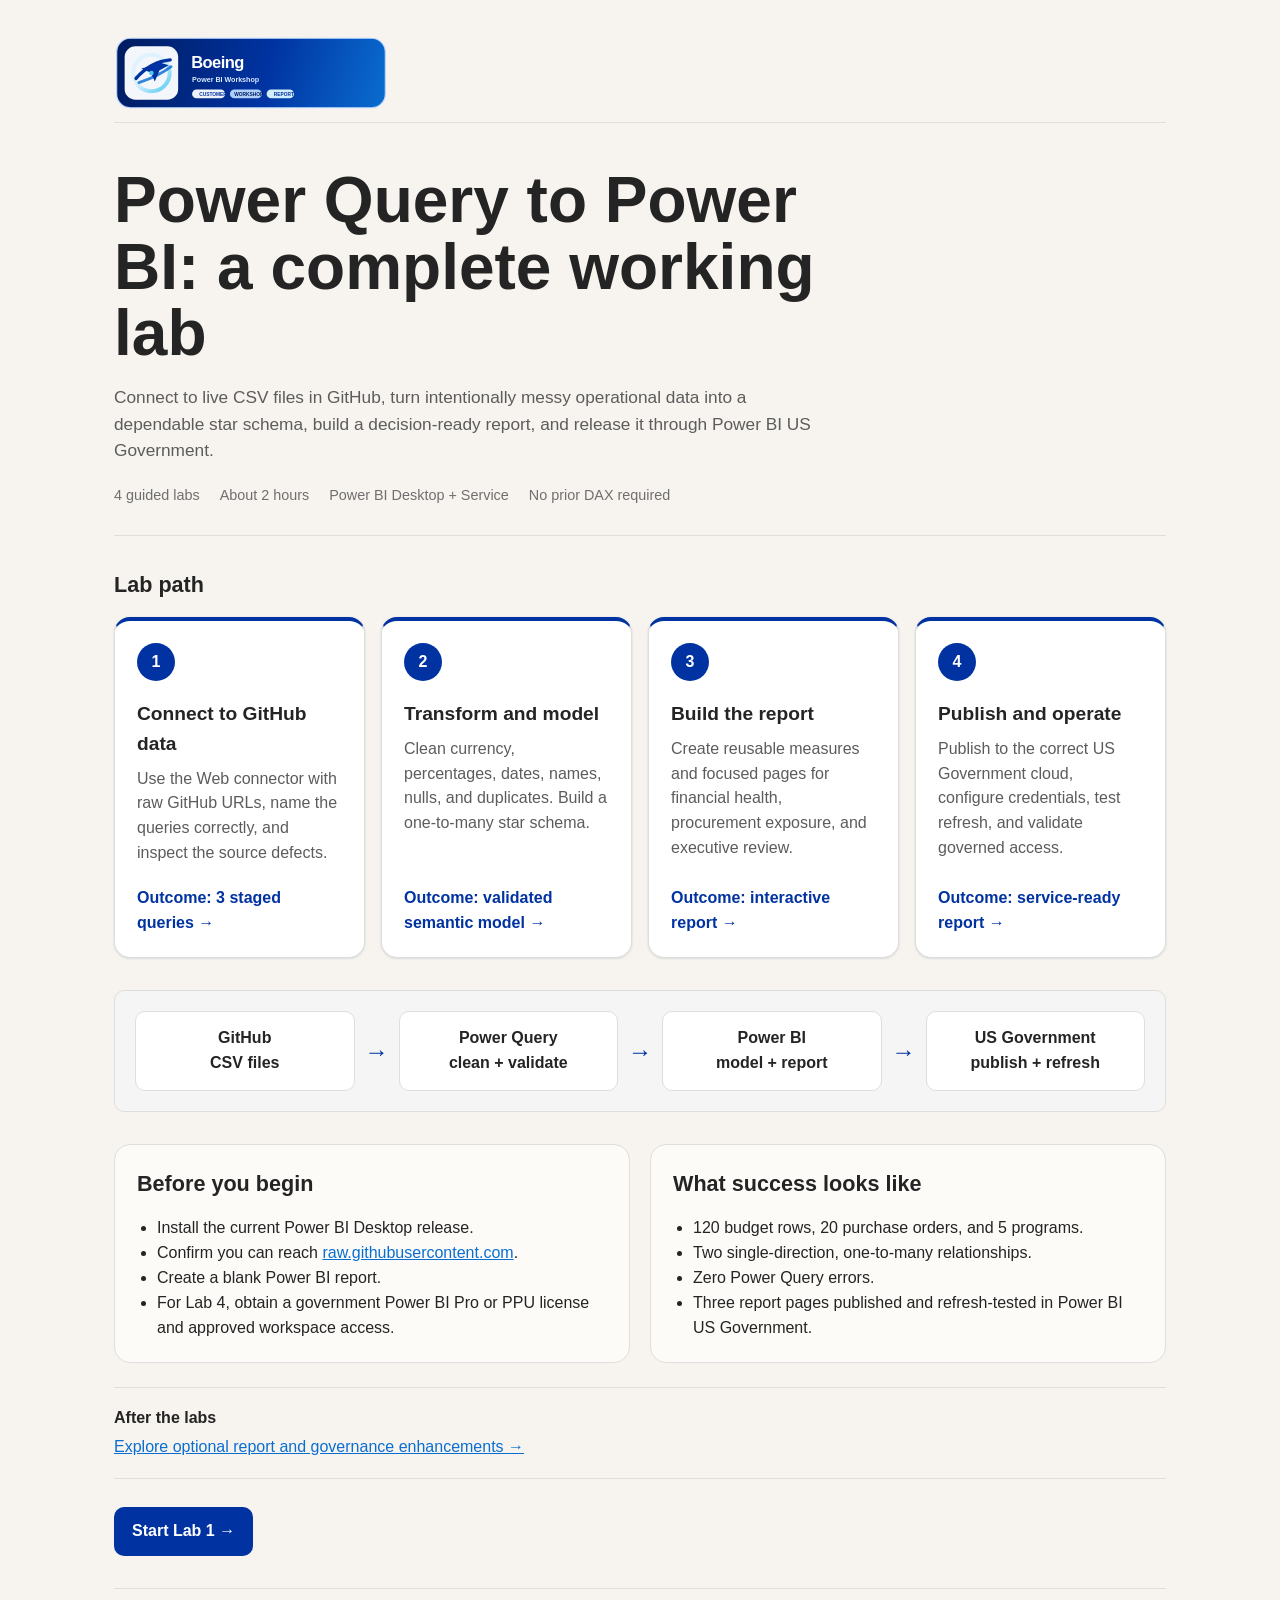
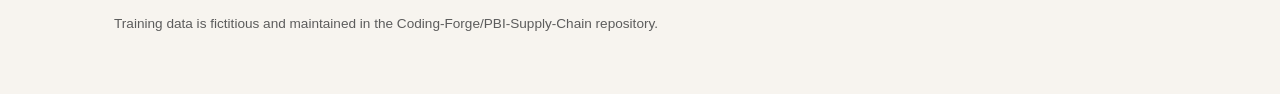
==== Student/Labs/Web/index.html @ a55f352c "clean up files and folder, made new completed_report.pbix file" ====
<!doctype html>
<html lang="en">
<head>
  <meta charset="utf-8">
  <meta name="viewport" content="width=device-width, initial-scale=1">
  <title>Power BI Workshop</title>
  <link rel="stylesheet" href="styles/manual-print.css" media="print">
  <script>
    (() => {
      const param = new URLSearchParams(window.location.search).get("clawpilotTheme");
      const theme = param || (window.matchMedia("(prefers-color-scheme: dark)").matches ? "dark" : "light");
      document.documentElement.setAttribute("data-theme", theme);
    })();
  </script>
  <script src="scripts/delivery-brand.js" defer></script>
  <style>
    :root { color-scheme: light; --cp-bg: #f7f4ef; --cp-bg-elevated: #fcfbf8; --cp-surface: #ffffff; --cp-surface-soft: #f5f5f5; --cp-border: #dedede; --cp-border-strong: #919191; --cp-text: #242424; --cp-text-muted: #5c5c5c; --cp-text-soft: #6f6f6f; --cp-accent: #b11f4b; --cp-accent-hover: #9a1a41; --cp-accent-soft: rgba(177, 31, 75, 0.08); --cp-accent-fg: #ffffff; --cp-success: #16a34a; --cp-danger: #dc2626; --cp-warning: #f59e0b; --cp-link: #0078d4; --cp-shadow: 0 18px 48px rgba(0, 0, 0, 0.12); --cp-overlay: rgba(255, 255, 255, 0.8); --cp-panel: rgba(255, 255, 255, 0.86); --cp-panel-strong: rgba(255, 255, 255, 0.96); --cp-sheen: rgba(255, 255, 255, 0.55); --cp-highlight: rgba(177, 31, 75, 0.12); }
    html[data-theme="dark"] { color-scheme: dark; --cp-bg: #3d3b3a; --cp-bg-elevated: #343231; --cp-surface: #292929; --cp-surface-soft: #2e2e2e; --cp-border: #474747; --cp-border-strong: #5f5f5f; --cp-text: #dedede; --cp-text-muted: #919191; --cp-text-soft: #b0b0b0; --cp-accent: #fd8ea1; --cp-accent-hover: #fb7b91; --cp-accent-soft: rgba(253, 142, 161, 0.14); --cp-accent-fg: #1a1a1a; --cp-success: #4ade80; --cp-danger: #f87171; --cp-warning: #fbbf24; --cp-link: #4da6ff; --cp-shadow: 0 18px 48px rgba(0, 0, 0, 0.32); --cp-overlay: rgba(41, 41, 41, 0.88); --cp-panel: rgba(41, 41, 41, 0.72); --cp-panel-strong: rgba(41, 41, 41, 0.96); --cp-sheen: rgba(255, 255, 255, 0.04); --cp-highlight: rgba(253, 142, 161, 0.12); }
    * { box-sizing: border-box; }
    body { margin: 0; background: var(--cp-bg); color: var(--cp-text); font-family: "Segoe UI", Aptos, Calibri, -apple-system, BlinkMacSystemFont, sans-serif; line-height: 1.55; }
    a { color: var(--cp-link); }
    .shell { max-width: 1100px; margin: auto; padding: 24px; }
    header { padding: 36px 0 28px; border-bottom: 1px solid var(--cp-border); }
    h1 { max-width: 760px; margin: 8px 0 12px; font-size: clamp(2rem, 5vw, 4rem); line-height: 1.04; letter-spacing: 0; }
    .lede { max-width: 720px; color: var(--cp-text-muted); font-size: 1.08rem; }
    .meta { display: flex; flex-wrap: wrap; gap: 8px 20px; margin-top: 20px; color: var(--cp-text-soft); font-size: .9rem; }
    main { padding: 32px 0; }
    h2 { margin: 0 0 16px; font-size: 1.35rem; letter-spacing: 0; }
    .roadmap { display: grid; grid-template-columns: repeat(4, 1fr); gap: 16px; position: relative; }
    .lab { display: flex; flex-direction: column; min-height: 280px; padding: 22px; background: var(--cp-surface); border: 1px solid var(--cp-border); border-top: 4px solid var(--cp-accent); border-radius: 16px; box-shadow: 0 0 2px var(--cp-border), 0 1px 2px var(--cp-border); text-decoration: none; color: var(--cp-text); }
    .lab:hover { border-color: var(--cp-border-strong); transform: translateY(-2px); }
    .number { width: 38px; height: 38px; display: grid; place-items: center; border-radius: 50%; background: var(--cp-accent); color: var(--cp-accent-fg); font-weight: 800; }
    .lab h3 { margin: 18px 0 8px; font-size: 1.2rem; letter-spacing: 0; }
    .lab p { margin: 0; color: var(--cp-text-muted); }
    .outcome { margin-top: auto; padding-top: 20px; color: var(--cp-accent); font-weight: 700; }
    .flow { display: grid; grid-template-columns: 1fr auto 1fr auto 1fr auto 1fr; align-items: center; gap: 10px; margin: 32px 0; padding: 20px; background: var(--cp-surface-soft); border: 1px solid var(--cp-border); border-radius: 0.625rem; }
    .node { padding: 14px; text-align: center; background: var(--cp-surface); border: 1px solid var(--cp-border); border-radius: 0.625rem; font-weight: 700; }
    .arrow { color: var(--cp-accent); font-size: 1.5rem; font-weight: 800; }
    .requirements { display: grid; grid-template-columns: 1fr 1fr; gap: 20px; margin-top: 32px; }
    .panel { padding: 22px; background: var(--cp-bg-elevated); border: 1px solid var(--cp-border); border-radius: 16px; }
    .panel ul { margin: 10px 0 0; padding-left: 20px; }
    .followup { margin-top: 24px; padding: 18px 0; border-block: 1px solid var(--cp-border); }
    .followup strong { display: block; margin-bottom: 4px; }
    .start { display: inline-flex; margin-top: 28px; padding: 12px 18px; background: var(--cp-accent); color: var(--cp-accent-fg); border-radius: 0.625rem; text-decoration: none; font-weight: 700; }
    footer { padding: 24px 0 36px; border-top: 1px solid var(--cp-border); color: var(--cp-text-muted); font-size: .85rem; }
    @media (max-width: 720px) { .roadmap, .requirements { grid-template-columns: 1fr; } .flow { grid-template-columns: 1fr; } .arrow { transform: rotate(90deg); text-align: center; } .shell { padding: 18px; } }
    @media print { body { background: var(--cp-surface); } .lab { break-inside: avoid; box-shadow: none; } }
  </style>
</head>
<body>
  <div class="shell">
    <header>
      <h1>Power Query to Power BI: a complete working lab</h1>
      <p class="lede">Connect to live CSV files in GitHub, turn intentionally messy operational data into a dependable star schema, build a decision-ready report, and release it through Power BI US Government.</p>
      <div class="meta"><span>4 guided labs</span><span>About 2 hours</span><span>Power BI Desktop + Service</span><span>No prior DAX required</span></div>
    </header>
    <main>
      <h2>Lab path</h2>
      <div class="roadmap">
        <a class="lab" href="01-connect.html"><span class="number">1</span><h3>Connect to GitHub data</h3><p>Use the Web connector with raw GitHub URLs, name the queries correctly, and inspect the source defects.</p><span class="outcome">Outcome: 3 staged queries →</span></a>
        <a class="lab" href="02-transform-model.html"><span class="number">2</span><h3>Transform and model</h3><p>Clean currency, percentages, dates, names, nulls, and duplicates. Build a one-to-many star schema.</p><span class="outcome">Outcome: validated semantic model →</span></a>
        <a class="lab" href="03-build-report.html"><span class="number">3</span><h3>Build the report</h3><p>Create reusable measures and focused pages for financial health, procurement exposure, and executive review.</p><span class="outcome">Outcome: interactive report →</span></a>
        <a class="lab" href="04-publish-service.html"><span class="number">4</span><h3>Publish and operate</h3><p>Publish to the correct US Government cloud, configure credentials, test refresh, and validate governed access.</p><span class="outcome">Outcome: service-ready report →</span></a>
      </div>
      <div class="flow" aria-label="Lab workflow illustration">
        <div class="node">GitHub<br>CSV files</div><div class="arrow">→</div><div class="node">Power Query<br>clean + validate</div><div class="arrow">→</div><div class="node">Power BI<br>model + report</div><div class="arrow">→</div><div class="node">US Government<br>publish + refresh</div>
      </div>
      <div class="requirements">
        <section class="panel"><h2>Before you begin</h2><ul><li>Install the current Power BI Desktop release.</li><li>Confirm you can reach <a href="https://raw.githubusercontent.com" target="_blank" rel="noreferrer">raw.githubusercontent.com</a>.</li><li>Create a blank Power BI report.</li><li>For Lab 4, obtain a government Power BI Pro or PPU license and approved workspace access.</li></ul></section>
        <section class="panel"><h2>What success looks like</h2><ul><li>120 budget rows, 20 purchase orders, and 5 programs.</li><li>Two single-direction, one-to-many relationships.</li><li>Zero Power Query errors.</li><li>Three report pages published and refresh-tested in Power BI US Government.</li></ul></section>
      </div>
      <div class="followup"><strong>After the labs</strong><a href="follow-up.html">Explore optional report and governance enhancements →</a></div>
      <a class="start" href="01-connect.html">Start Lab 1 →</a>
    </main>
    <footer>Training data is fictitious and maintained in the Coding-Forge/PBI-Supply-Chain repository.</footer>
  </div>
</body>
</html>
---- Student/Labs/Web/styles/manual-print.css ----
@page {
  size: letter;
  margin: 0.55in;
}

html,
html[data-theme="dark"] {
  color-scheme: light;
  --cp-bg: #ffffff;
  --cp-bg-elevated: #ffffff;
  --cp-surface: #ffffff;
  --cp-surface-soft: #f5f5f5;
  --cp-border: #c8c8c8;
  --cp-border-strong: #767676;
  --cp-text: #1f1f1f;
  --cp-text-muted: #4a4a4a;
  --cp-text-soft: #595959;
  --cp-shadow: none;
}

body {
  background: #ffffff !important;
  color: #1f1f1f !important;
  font-size: 10pt;
  line-height: 1.4;
  print-color-adjust: exact;
  -webkit-print-color-adjust: exact;
}

.shell {
  max-width: none !important;
  padding: 0 !important;
}

.topnav,
.bottomnav,
.copy,
.progress {
  display: none !important;
}

.delivery-brand-masthead {
  margin: 0 0 12pt !important;
}

header {
  padding: 14pt 0 !important;
}

h1 {
  font-size: 25pt !important;
}

h2 {
  font-size: 16pt !important;
  break-after: avoid-page;
}

h3,
strong,
figcaption {
  break-after: avoid-page;
}

main {
  display: block !important;
  padding: 18pt 0 0 !important;
}

aside {
  position: static !important;
  width: 100% !important;
  margin-top: 18pt;
}

section,
.panel,
.urlcard,
.checklist,
.cloud-card,
.idea,
.lab,
.shot,
.callout,
.verify > div,
.flow-step {
  box-shadow: none !important;
  break-inside: avoid-page;
}

.panel,
.urlcard,
.checklist,
.cloud-card,
.idea,
.lab,
.shot {
  border-color: #c8c8c8 !important;
}

.cloud-grid,
.release-flow,
.verify {
  grid-template-columns: repeat(2, minmax(0, 1fr)) !important;
}

.shot img {
  max-height: 7in;
  object-fit: contain;
}

a {
  color: #005ea8 !important;
  text-decoration: underline;
}

a[href^="http"]::after {
  content: " (" attr(href) ")";
  font-size: 8pt;
  overflow-wrap: anywhere;
}

input[type="checkbox"] {
  appearance: none;
  width: 10pt;
  height: 10pt;
  border: 1pt solid #555555;
  background: #ffffff;
}
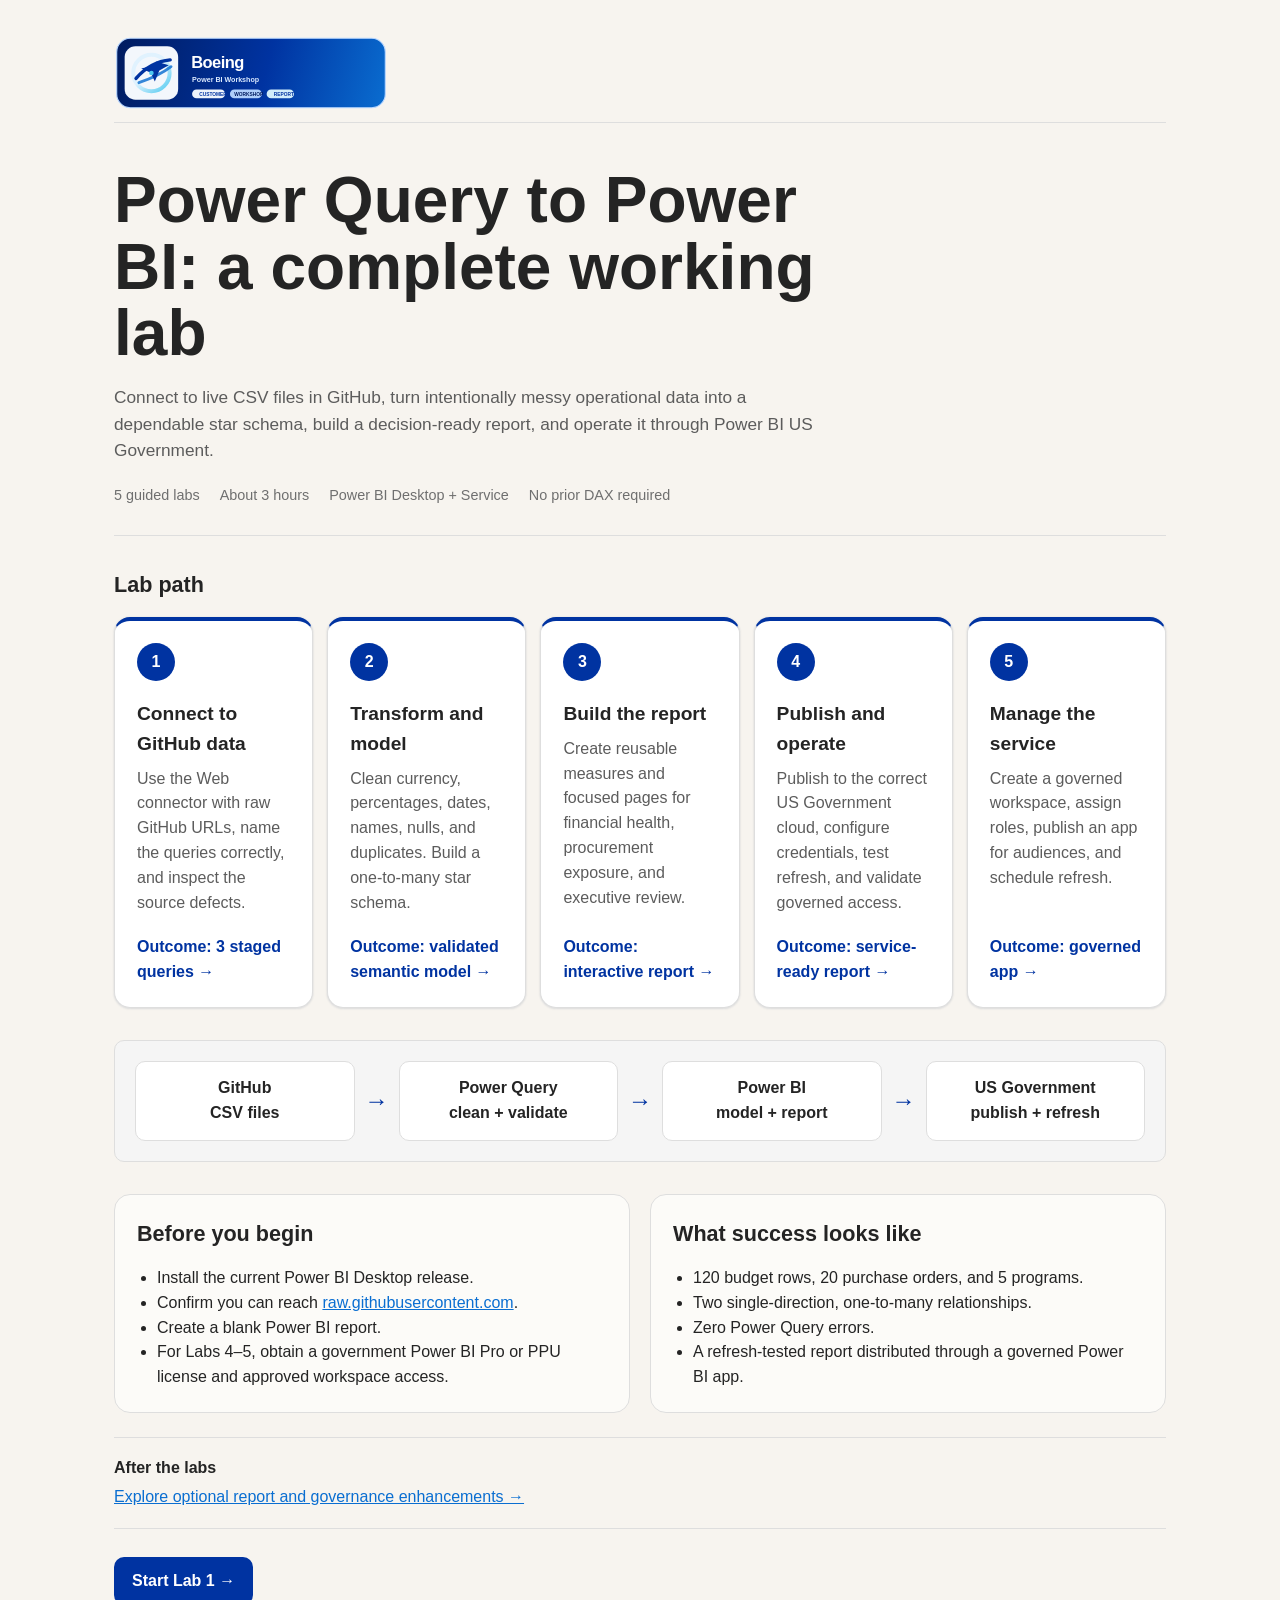
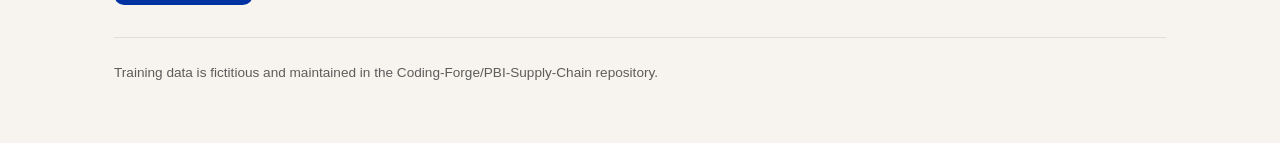
==== commit db7b4d37: "added additional material on the power bi service" ====
--- a/Student/Labs/Web/index.html
+++ b/Student/Labs/Web/index.html
@@ -26,7 +26,7 @@
     .meta { display: flex; flex-wrap: wrap; gap: 8px 20px; margin-top: 20px; color: var(--cp-text-soft); font-size: .9rem; }
     main { padding: 32px 0; }
     h2 { margin: 0 0 16px; font-size: 1.35rem; letter-spacing: 0; }
-    .roadmap { display: grid; grid-template-columns: repeat(4, 1fr); gap: 16px; position: relative; }
+    .roadmap { display: grid; grid-template-columns: repeat(5, 1fr); gap: 14px; position: relative; }
     .lab { display: flex; flex-direction: column; min-height: 280px; padding: 22px; background: var(--cp-surface); border: 1px solid var(--cp-border); border-top: 4px solid var(--cp-accent); border-radius: 16px; box-shadow: 0 0 2px var(--cp-border), 0 1px 2px var(--cp-border); text-decoration: none; color: var(--cp-text); }
     .lab:hover { border-color: var(--cp-border-strong); transform: translateY(-2px); }
     .number { width: 38px; height: 38px; display: grid; place-items: center; border-radius: 50%; background: var(--cp-accent); color: var(--cp-accent-fg); font-weight: 800; }
@@ -51,8 +51,8 @@
   <div class="shell">
     <header>
       <h1>Power Query to Power BI: a complete working lab</h1>
-      <p class="lede">Connect to live CSV files in GitHub, turn intentionally messy operational data into a dependable star schema, build a decision-ready report, and release it through Power BI US Government.</p>
-      <div class="meta"><span>4 guided labs</span><span>About 2 hours</span><span>Power BI Desktop + Service</span><span>No prior DAX required</span></div>
+      <p class="lede">Connect to live CSV files in GitHub, turn intentionally messy operational data into a dependable star schema, build a decision-ready report, and operate it through Power BI US Government.</p>
+      <div class="meta"><span>5 guided labs</span><span>About 3 hours</span><span>Power BI Desktop + Service</span><span>No prior DAX required</span></div>
     </header>
     <main>
       <h2>Lab path</h2>
@@ -61,13 +61,14 @@
         <a class="lab" href="02-transform-model.html"><span class="number">2</span><h3>Transform and model</h3><p>Clean currency, percentages, dates, names, nulls, and duplicates. Build a one-to-many star schema.</p><span class="outcome">Outcome: validated semantic model →</span></a>
         <a class="lab" href="03-build-report.html"><span class="number">3</span><h3>Build the report</h3><p>Create reusable measures and focused pages for financial health, procurement exposure, and executive review.</p><span class="outcome">Outcome: interactive report →</span></a>
         <a class="lab" href="04-publish-service.html"><span class="number">4</span><h3>Publish and operate</h3><p>Publish to the correct US Government cloud, configure credentials, test refresh, and validate governed access.</p><span class="outcome">Outcome: service-ready report →</span></a>
+        <a class="lab" href="05-manage-power-bi-service.html"><span class="number">5</span><h3>Manage the service</h3><p>Create a governed workspace, assign roles, publish an app for audiences, and schedule refresh.</p><span class="outcome">Outcome: governed app →</span></a>
       </div>
       <div class="flow" aria-label="Lab workflow illustration">
         <div class="node">GitHub<br>CSV files</div><div class="arrow">→</div><div class="node">Power Query<br>clean + validate</div><div class="arrow">→</div><div class="node">Power BI<br>model + report</div><div class="arrow">→</div><div class="node">US Government<br>publish + refresh</div>
       </div>
       <div class="requirements">
-        <section class="panel"><h2>Before you begin</h2><ul><li>Install the current Power BI Desktop release.</li><li>Confirm you can reach <a href="https://raw.githubusercontent.com" target="_blank" rel="noreferrer">raw.githubusercontent.com</a>.</li><li>Create a blank Power BI report.</li><li>For Lab 4, obtain a government Power BI Pro or PPU license and approved workspace access.</li></ul></section>
-        <section class="panel"><h2>What success looks like</h2><ul><li>120 budget rows, 20 purchase orders, and 5 programs.</li><li>Two single-direction, one-to-many relationships.</li><li>Zero Power Query errors.</li><li>Three report pages published and refresh-tested in Power BI US Government.</li></ul></section>
+        <section class="panel"><h2>Before you begin</h2><ul><li>Install the current Power BI Desktop release.</li><li>Confirm you can reach <a href="https://raw.githubusercontent.com" target="_blank" rel="noreferrer">raw.githubusercontent.com</a>.</li><li>Create a blank Power BI report.</li><li>For Labs 4–5, obtain a government Power BI Pro or PPU license and approved workspace access.</li></ul></section>
+        <section class="panel"><h2>What success looks like</h2><ul><li>120 budget rows, 20 purchase orders, and 5 programs.</li><li>Two single-direction, one-to-many relationships.</li><li>Zero Power Query errors.</li><li>A refresh-tested report distributed through a governed Power BI app.</li></ul></section>
       </div>
       <div class="followup"><strong>After the labs</strong><a href="follow-up.html">Explore optional report and governance enhancements →</a></div>
       <a class="start" href="01-connect.html">Start Lab 1 →</a>
